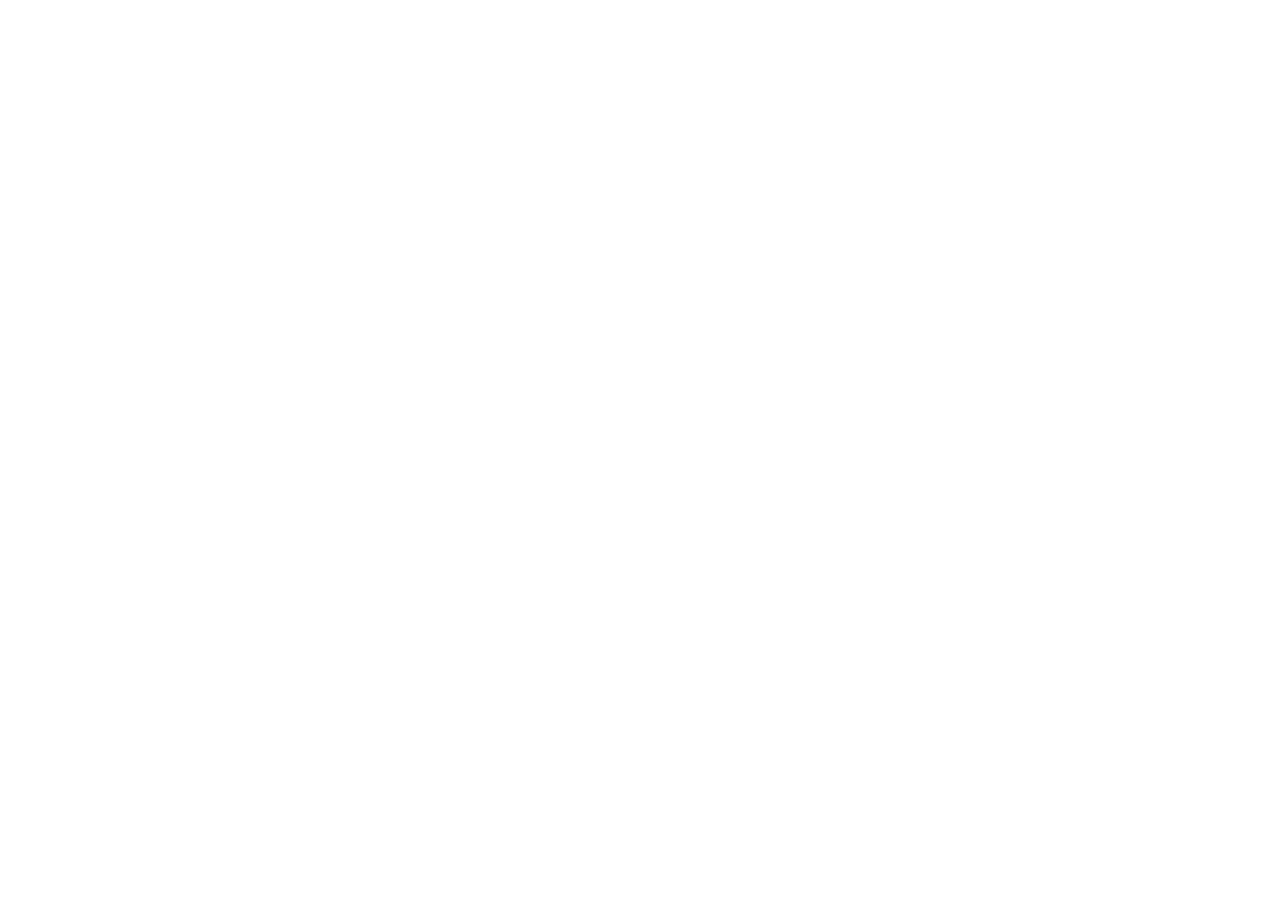
==== index.html @ 088f0190 "Auto-generated commit" ====
<!doctype html>
<html lang="en" data-beasties-container>
<head>
  <meta charset="utf-8">
  <title>LostarkRoster</title>
  <base href="C:/Program Files/Git/lost_ark_static/">
  <meta name="viewport" content="width=device-width, initial-scale=1">
  <link rel="icon" type="image/x-icon" href="favicon.ico">
<link rel="stylesheet" href="styles-5INURTSO.css"></head>
<body>
  <app-root></app-root>
<script src="polyfills-FFHMD2TL.js" type="module"></script><script src="main-HOCZA2PW.js" type="module"></script></body>
</html>
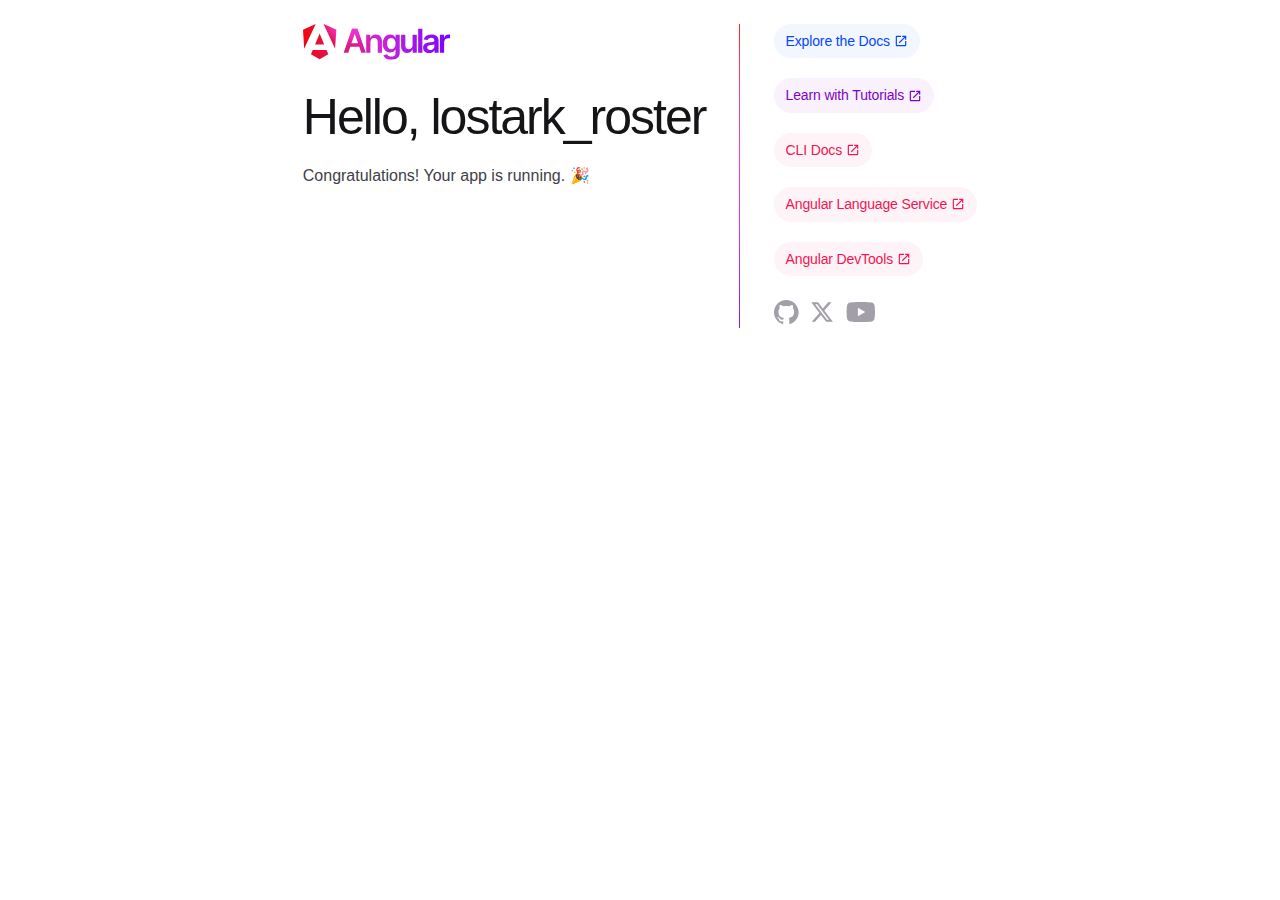
==== commit 91361e7f: "Auto-generated commit" ====
--- a/index.html
+++ b/index.html
@@ -3,7 +3,7 @@
 <head>
   <meta charset="utf-8">
   <title>LostarkRoster</title>
-  <base href="C:/Program Files/Git/lost_ark_static/">
+  <base href="&amp;#x2f;lost_ark_static/">
   <meta name="viewport" content="width=device-width, initial-scale=1">
   <link rel="icon" type="image/x-icon" href="favicon.ico">
 <link rel="stylesheet" href="styles-5INURTSO.css"></head>
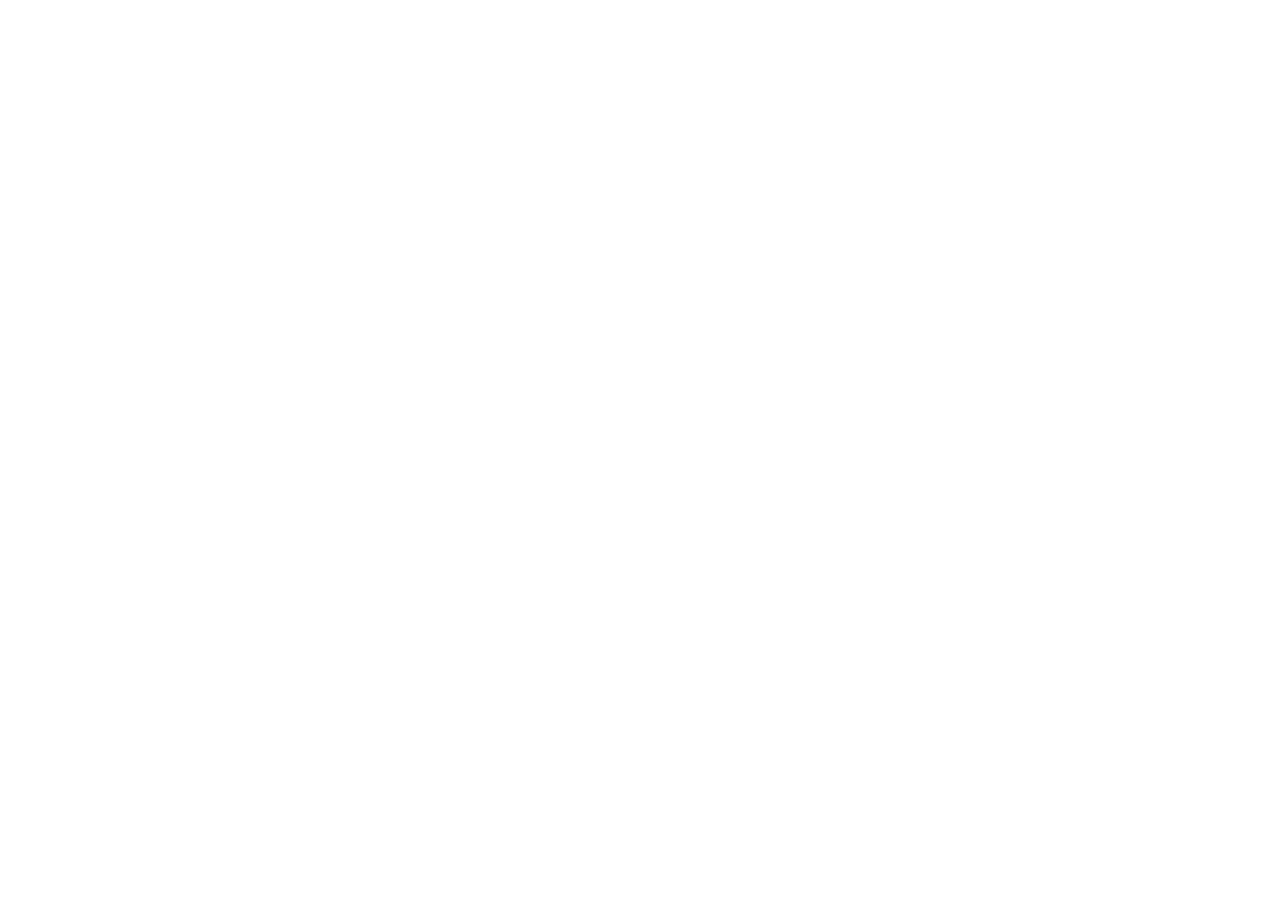
==== commit ed87605b: "Auto-generated commit" ====
--- a/index.html
+++ b/index.html
@@ -1,13 +1,15 @@
 <!doctype html>
 <html lang="en" data-beasties-container>
-<head>
+<head><link rel="preconnect" href="https://fonts.gstatic.com" crossorigin>
   <meta charset="utf-8">
-  <title>LostarkRoster</title>
-  <base href="&amp;#x2f;lost_ark_static/">
+  <title>Weekly Reclear</title>
+  <base href="/lost_ark_static/">
   <meta name="viewport" content="width=device-width, initial-scale=1">
   <link rel="icon" type="image/x-icon" href="favicon.ico">
-<link rel="stylesheet" href="styles-5INURTSO.css"></head>
-<body>
+  <style>@font-face{font-family:'Roboto';font-style:normal;font-weight:300;font-stretch:100%;font-display:swap;src:url(https://fonts.gstatic.com/s/roboto/v47/KFO7CnqEu92Fr1ME7kSn66aGLdTylUAMa3GUBGEe.woff2) format('woff2');unicode-range:U+0460-052F, U+1C80-1C8A, U+20B4, U+2DE0-2DFF, U+A640-A69F, U+FE2E-FE2F;}@font-face{font-family:'Roboto';font-style:normal;font-weight:300;font-stretch:100%;font-display:swap;src:url(https://fonts.gstatic.com/s/roboto/v47/KFO7CnqEu92Fr1ME7kSn66aGLdTylUAMa3iUBGEe.woff2) format('woff2');unicode-range:U+0301, U+0400-045F, U+0490-0491, U+04B0-04B1, U+2116;}@font-face{font-family:'Roboto';font-style:normal;font-weight:300;font-stretch:100%;font-display:swap;src:url(https://fonts.gstatic.com/s/roboto/v47/KFO7CnqEu92Fr1ME7kSn66aGLdTylUAMa3CUBGEe.woff2) format('woff2');unicode-range:U+1F00-1FFF;}@font-face{font-family:'Roboto';font-style:normal;font-weight:300;font-stretch:100%;font-display:swap;src:url(https://fonts.gstatic.com/s/roboto/v47/KFO7CnqEu92Fr1ME7kSn66aGLdTylUAMa3-UBGEe.woff2) format('woff2');unicode-range:U+0370-0377, U+037A-037F, U+0384-038A, U+038C, U+038E-03A1, U+03A3-03FF;}@font-face{font-family:'Roboto';font-style:normal;font-weight:300;font-stretch:100%;font-display:swap;src:url(https://fonts.gstatic.com/s/roboto/v47/KFO7CnqEu92Fr1ME7kSn66aGLdTylUAMawCUBGEe.woff2) format('woff2');unicode-range:U+0302-0303, U+0305, U+0307-0308, U+0310, U+0312, U+0315, U+031A, U+0326-0327, U+032C, U+032F-0330, U+0332-0333, U+0338, U+033A, U+0346, U+034D, U+0391-03A1, U+03A3-03A9, U+03B1-03C9, U+03D1, U+03D5-03D6, U+03F0-03F1, U+03F4-03F5, U+2016-2017, U+2034-2038, U+203C, U+2040, U+2043, U+2047, U+2050, U+2057, U+205F, U+2070-2071, U+2074-208E, U+2090-209C, U+20D0-20DC, U+20E1, U+20E5-20EF, U+2100-2112, U+2114-2115, U+2117-2121, U+2123-214F, U+2190, U+2192, U+2194-21AE, U+21B0-21E5, U+21F1-21F2, U+21F4-2211, U+2213-2214, U+2216-22FF, U+2308-230B, U+2310, U+2319, U+231C-2321, U+2336-237A, U+237C, U+2395, U+239B-23B7, U+23D0, U+23DC-23E1, U+2474-2475, U+25AF, U+25B3, U+25B7, U+25BD, U+25C1, U+25CA, U+25CC, U+25FB, U+266D-266F, U+27C0-27FF, U+2900-2AFF, U+2B0E-2B11, U+2B30-2B4C, U+2BFE, U+3030, U+FF5B, U+FF5D, U+1D400-1D7FF, U+1EE00-1EEFF;}@font-face{font-family:'Roboto';font-style:normal;font-weight:300;font-stretch:100%;font-display:swap;src:url(https://fonts.gstatic.com/s/roboto/v47/KFO7CnqEu92Fr1ME7kSn66aGLdTylUAMaxKUBGEe.woff2) format('woff2');unicode-range:U+0001-000C, U+000E-001F, U+007F-009F, U+20DD-20E0, U+20E2-20E4, U+2150-218F, U+2190, U+2192, U+2194-2199, U+21AF, U+21E6-21F0, U+21F3, U+2218-2219, U+2299, U+22C4-22C6, U+2300-243F, U+2440-244A, U+2460-24FF, U+25A0-27BF, U+2800-28FF, U+2921-2922, U+2981, U+29BF, U+29EB, U+2B00-2BFF, U+4DC0-4DFF, U+FFF9-FFFB, U+10140-1018E, U+10190-1019C, U+101A0, U+101D0-101FD, U+102E0-102FB, U+10E60-10E7E, U+1D2C0-1D2D3, U+1D2E0-1D37F, U+1F000-1F0FF, U+1F100-1F1AD, U+1F1E6-1F1FF, U+1F30D-1F30F, U+1F315, U+1F31C, U+1F31E, U+1F320-1F32C, U+1F336, U+1F378, U+1F37D, U+1F382, U+1F393-1F39F, U+1F3A7-1F3A8, U+1F3AC-1F3AF, U+1F3C2, U+1F3C4-1F3C6, U+1F3CA-1F3CE, U+1F3D4-1F3E0, U+1F3ED, U+1F3F1-1F3F3, U+1F3F5-1F3F7, U+1F408, U+1F415, U+1F41F, U+1F426, U+1F43F, U+1F441-1F442, U+1F444, U+1F446-1F449, U+1F44C-1F44E, U+1F453, U+1F46A, U+1F47D, U+1F4A3, U+1F4B0, U+1F4B3, U+1F4B9, U+1F4BB, U+1F4BF, U+1F4C8-1F4CB, U+1F4D6, U+1F4DA, U+1F4DF, U+1F4E3-1F4E6, U+1F4EA-1F4ED, U+1F4F7, U+1F4F9-1F4FB, U+1F4FD-1F4FE, U+1F503, U+1F507-1F50B, U+1F50D, U+1F512-1F513, U+1F53E-1F54A, U+1F54F-1F5FA, U+1F610, U+1F650-1F67F, U+1F687, U+1F68D, U+1F691, U+1F694, U+1F698, U+1F6AD, U+1F6B2, U+1F6B9-1F6BA, U+1F6BC, U+1F6C6-1F6CF, U+1F6D3-1F6D7, U+1F6E0-1F6EA, U+1F6F0-1F6F3, U+1F6F7-1F6FC, U+1F700-1F7FF, U+1F800-1F80B, U+1F810-1F847, U+1F850-1F859, U+1F860-1F887, U+1F890-1F8AD, U+1F8B0-1F8BB, U+1F8C0-1F8C1, U+1F900-1F90B, U+1F93B, U+1F946, U+1F984, U+1F996, U+1F9E9, U+1FA00-1FA6F, U+1FA70-1FA7C, U+1FA80-1FA89, U+1FA8F-1FAC6, U+1FACE-1FADC, U+1FADF-1FAE9, U+1FAF0-1FAF8, U+1FB00-1FBFF;}@font-face{font-family:'Roboto';font-style:normal;font-weight:300;font-stretch:100%;font-display:swap;src:url(https://fonts.gstatic.com/s/roboto/v47/KFO7CnqEu92Fr1ME7kSn66aGLdTylUAMa3OUBGEe.woff2) format('woff2');unicode-range:U+0102-0103, U+0110-0111, U+0128-0129, U+0168-0169, U+01A0-01A1, U+01AF-01B0, U+0300-0301, U+0303-0304, U+0308-0309, U+0323, U+0329, U+1EA0-1EF9, U+20AB;}@font-face{font-family:'Roboto';font-style:normal;font-weight:300;font-stretch:100%;font-display:swap;src:url(https://fonts.gstatic.com/s/roboto/v47/KFO7CnqEu92Fr1ME7kSn66aGLdTylUAMa3KUBGEe.woff2) format('woff2');unicode-range:U+0100-02BA, U+02BD-02C5, U+02C7-02CC, U+02CE-02D7, U+02DD-02FF, U+0304, U+0308, U+0329, U+1D00-1DBF, U+1E00-1E9F, U+1EF2-1EFF, U+2020, U+20A0-20AB, U+20AD-20C0, U+2113, U+2C60-2C7F, U+A720-A7FF;}@font-face{font-family:'Roboto';font-style:normal;font-weight:300;font-stretch:100%;font-display:swap;src:url(https://fonts.gstatic.com/s/roboto/v47/KFO7CnqEu92Fr1ME7kSn66aGLdTylUAMa3yUBA.woff2) format('woff2');unicode-range:U+0000-00FF, U+0131, U+0152-0153, U+02BB-02BC, U+02C6, U+02DA, U+02DC, U+0304, U+0308, U+0329, U+2000-206F, U+20AC, U+2122, U+2191, U+2193, U+2212, U+2215, U+FEFF, U+FFFD;}@font-face{font-family:'Roboto';font-style:normal;font-weight:400;font-stretch:100%;font-display:swap;src:url(https://fonts.gstatic.com/s/roboto/v47/KFO7CnqEu92Fr1ME7kSn66aGLdTylUAMa3GUBGEe.woff2) format('woff2');unicode-range:U+0460-052F, U+1C80-1C8A, U+20B4, U+2DE0-2DFF, U+A640-A69F, U+FE2E-FE2F;}@font-face{font-family:'Roboto';font-style:normal;font-weight:400;font-stretch:100%;font-display:swap;src:url(https://fonts.gstatic.com/s/roboto/v47/KFO7CnqEu92Fr1ME7kSn66aGLdTylUAMa3iUBGEe.woff2) format('woff2');unicode-range:U+0301, U+0400-045F, U+0490-0491, U+04B0-04B1, U+2116;}@font-face{font-family:'Roboto';font-style:normal;font-weight:400;font-stretch:100%;font-display:swap;src:url(https://fonts.gstatic.com/s/roboto/v47/KFO7CnqEu92Fr1ME7kSn66aGLdTylUAMa3CUBGEe.woff2) format('woff2');unicode-range:U+1F00-1FFF;}@font-face{font-family:'Roboto';font-style:normal;font-weight:400;font-stretch:100%;font-display:swap;src:url(https://fonts.gstatic.com/s/roboto/v47/KFO7CnqEu92Fr1ME7kSn66aGLdTylUAMa3-UBGEe.woff2) format('woff2');unicode-range:U+0370-0377, U+037A-037F, U+0384-038A, U+038C, U+038E-03A1, U+03A3-03FF;}@font-face{font-family:'Roboto';font-style:normal;font-weight:400;font-stretch:100%;font-display:swap;src:url(https://fonts.gstatic.com/s/roboto/v47/KFO7CnqEu92Fr1ME7kSn66aGLdTylUAMawCUBGEe.woff2) format('woff2');unicode-range:U+0302-0303, U+0305, U+0307-0308, U+0310, U+0312, U+0315, U+031A, U+0326-0327, U+032C, U+032F-0330, U+0332-0333, U+0338, U+033A, U+0346, U+034D, U+0391-03A1, U+03A3-03A9, U+03B1-03C9, U+03D1, U+03D5-03D6, U+03F0-03F1, U+03F4-03F5, U+2016-2017, U+2034-2038, U+203C, U+2040, U+2043, U+2047, U+2050, U+2057, U+205F, U+2070-2071, U+2074-208E, U+2090-209C, U+20D0-20DC, U+20E1, U+20E5-20EF, U+2100-2112, U+2114-2115, U+2117-2121, U+2123-214F, U+2190, U+2192, U+2194-21AE, U+21B0-21E5, U+21F1-21F2, U+21F4-2211, U+2213-2214, U+2216-22FF, U+2308-230B, U+2310, U+2319, U+231C-2321, U+2336-237A, U+237C, U+2395, U+239B-23B7, U+23D0, U+23DC-23E1, U+2474-2475, U+25AF, U+25B3, U+25B7, U+25BD, U+25C1, U+25CA, U+25CC, U+25FB, U+266D-266F, U+27C0-27FF, U+2900-2AFF, U+2B0E-2B11, U+2B30-2B4C, U+2BFE, U+3030, U+FF5B, U+FF5D, U+1D400-1D7FF, U+1EE00-1EEFF;}@font-face{font-family:'Roboto';font-style:normal;font-weight:400;font-stretch:100%;font-display:swap;src:url(https://fonts.gstatic.com/s/roboto/v47/KFO7CnqEu92Fr1ME7kSn66aGLdTylUAMaxKUBGEe.woff2) format('woff2');unicode-range:U+0001-000C, U+000E-001F, U+007F-009F, U+20DD-20E0, U+20E2-20E4, U+2150-218F, U+2190, U+2192, U+2194-2199, U+21AF, U+21E6-21F0, U+21F3, U+2218-2219, U+2299, U+22C4-22C6, U+2300-243F, U+2440-244A, U+2460-24FF, U+25A0-27BF, U+2800-28FF, U+2921-2922, U+2981, U+29BF, U+29EB, U+2B00-2BFF, U+4DC0-4DFF, U+FFF9-FFFB, U+10140-1018E, U+10190-1019C, U+101A0, U+101D0-101FD, U+102E0-102FB, U+10E60-10E7E, U+1D2C0-1D2D3, U+1D2E0-1D37F, U+1F000-1F0FF, U+1F100-1F1AD, U+1F1E6-1F1FF, U+1F30D-1F30F, U+1F315, U+1F31C, U+1F31E, U+1F320-1F32C, U+1F336, U+1F378, U+1F37D, U+1F382, U+1F393-1F39F, U+1F3A7-1F3A8, U+1F3AC-1F3AF, U+1F3C2, U+1F3C4-1F3C6, U+1F3CA-1F3CE, U+1F3D4-1F3E0, U+1F3ED, U+1F3F1-1F3F3, U+1F3F5-1F3F7, U+1F408, U+1F415, U+1F41F, U+1F426, U+1F43F, U+1F441-1F442, U+1F444, U+1F446-1F449, U+1F44C-1F44E, U+1F453, U+1F46A, U+1F47D, U+1F4A3, U+1F4B0, U+1F4B3, U+1F4B9, U+1F4BB, U+1F4BF, U+1F4C8-1F4CB, U+1F4D6, U+1F4DA, U+1F4DF, U+1F4E3-1F4E6, U+1F4EA-1F4ED, U+1F4F7, U+1F4F9-1F4FB, U+1F4FD-1F4FE, U+1F503, U+1F507-1F50B, U+1F50D, U+1F512-1F513, U+1F53E-1F54A, U+1F54F-1F5FA, U+1F610, U+1F650-1F67F, U+1F687, U+1F68D, U+1F691, U+1F694, U+1F698, U+1F6AD, U+1F6B2, U+1F6B9-1F6BA, U+1F6BC, U+1F6C6-1F6CF, U+1F6D3-1F6D7, U+1F6E0-1F6EA, U+1F6F0-1F6F3, U+1F6F7-1F6FC, U+1F700-1F7FF, U+1F800-1F80B, U+1F810-1F847, U+1F850-1F859, U+1F860-1F887, U+1F890-1F8AD, U+1F8B0-1F8BB, U+1F8C0-1F8C1, U+1F900-1F90B, U+1F93B, U+1F946, U+1F984, U+1F996, U+1F9E9, U+1FA00-1FA6F, U+1FA70-1FA7C, U+1FA80-1FA89, U+1FA8F-1FAC6, U+1FACE-1FADC, U+1FADF-1FAE9, U+1FAF0-1FAF8, U+1FB00-1FBFF;}@font-face{font-family:'Roboto';font-style:normal;font-weight:400;font-stretch:100%;font-display:swap;src:url(https://fonts.gstatic.com/s/roboto/v47/KFO7CnqEu92Fr1ME7kSn66aGLdTylUAMa3OUBGEe.woff2) format('woff2');unicode-range:U+0102-0103, U+0110-0111, U+0128-0129, U+0168-0169, U+01A0-01A1, U+01AF-01B0, U+0300-0301, U+0303-0304, U+0308-0309, U+0323, U+0329, U+1EA0-1EF9, U+20AB;}@font-face{font-family:'Roboto';font-style:normal;font-weight:400;font-stretch:100%;font-display:swap;src:url(https://fonts.gstatic.com/s/roboto/v47/KFO7CnqEu92Fr1ME7kSn66aGLdTylUAMa3KUBGEe.woff2) format('woff2');unicode-range:U+0100-02BA, U+02BD-02C5, U+02C7-02CC, U+02CE-02D7, U+02DD-02FF, U+0304, U+0308, U+0329, U+1D00-1DBF, U+1E00-1E9F, U+1EF2-1EFF, U+2020, U+20A0-20AB, U+20AD-20C0, U+2113, U+2C60-2C7F, U+A720-A7FF;}@font-face{font-family:'Roboto';font-style:normal;font-weight:400;font-stretch:100%;font-display:swap;src:url(https://fonts.gstatic.com/s/roboto/v47/KFO7CnqEu92Fr1ME7kSn66aGLdTylUAMa3yUBA.woff2) format('woff2');unicode-range:U+0000-00FF, U+0131, U+0152-0153, U+02BB-02BC, U+02C6, U+02DA, U+02DC, U+0304, U+0308, U+0329, U+2000-206F, U+20AC, U+2122, U+2191, U+2193, U+2212, U+2215, U+FEFF, U+FFFD;}@font-face{font-family:'Roboto';font-style:normal;font-weight:500;font-stretch:100%;font-display:swap;src:url(https://fonts.gstatic.com/s/roboto/v47/KFO7CnqEu92Fr1ME7kSn66aGLdTylUAMa3GUBGEe.woff2) format('woff2');unicode-range:U+0460-052F, U+1C80-1C8A, U+20B4, U+2DE0-2DFF, U+A640-A69F, U+FE2E-FE2F;}@font-face{font-family:'Roboto';font-style:normal;font-weight:500;font-stretch:100%;font-display:swap;src:url(https://fonts.gstatic.com/s/roboto/v47/KFO7CnqEu92Fr1ME7kSn66aGLdTylUAMa3iUBGEe.woff2) format('woff2');unicode-range:U+0301, U+0400-045F, U+0490-0491, U+04B0-04B1, U+2116;}@font-face{font-family:'Roboto';font-style:normal;font-weight:500;font-stretch:100%;font-display:swap;src:url(https://fonts.gstatic.com/s/roboto/v47/KFO7CnqEu92Fr1ME7kSn66aGLdTylUAMa3CUBGEe.woff2) format('woff2');unicode-range:U+1F00-1FFF;}@font-face{font-family:'Roboto';font-style:normal;font-weight:500;font-stretch:100%;font-display:swap;src:url(https://fonts.gstatic.com/s/roboto/v47/KFO7CnqEu92Fr1ME7kSn66aGLdTylUAMa3-UBGEe.woff2) format('woff2');unicode-range:U+0370-0377, U+037A-037F, U+0384-038A, U+038C, U+038E-03A1, U+03A3-03FF;}@font-face{font-family:'Roboto';font-style:normal;font-weight:500;font-stretch:100%;font-display:swap;src:url(https://fonts.gstatic.com/s/roboto/v47/KFO7CnqEu92Fr1ME7kSn66aGLdTylUAMawCUBGEe.woff2) format('woff2');unicode-range:U+0302-0303, U+0305, U+0307-0308, U+0310, U+0312, U+0315, U+031A, U+0326-0327, U+032C, U+032F-0330, U+0332-0333, U+0338, U+033A, U+0346, U+034D, U+0391-03A1, U+03A3-03A9, U+03B1-03C9, U+03D1, U+03D5-03D6, U+03F0-03F1, U+03F4-03F5, U+2016-2017, U+2034-2038, U+203C, U+2040, U+2043, U+2047, U+2050, U+2057, U+205F, U+2070-2071, U+2074-208E, U+2090-209C, U+20D0-20DC, U+20E1, U+20E5-20EF, U+2100-2112, U+2114-2115, U+2117-2121, U+2123-214F, U+2190, U+2192, U+2194-21AE, U+21B0-21E5, U+21F1-21F2, U+21F4-2211, U+2213-2214, U+2216-22FF, U+2308-230B, U+2310, U+2319, U+231C-2321, U+2336-237A, U+237C, U+2395, U+239B-23B7, U+23D0, U+23DC-23E1, U+2474-2475, U+25AF, U+25B3, U+25B7, U+25BD, U+25C1, U+25CA, U+25CC, U+25FB, U+266D-266F, U+27C0-27FF, U+2900-2AFF, U+2B0E-2B11, U+2B30-2B4C, U+2BFE, U+3030, U+FF5B, U+FF5D, U+1D400-1D7FF, U+1EE00-1EEFF;}@font-face{font-family:'Roboto';font-style:normal;font-weight:500;font-stretch:100%;font-display:swap;src:url(https://fonts.gstatic.com/s/roboto/v47/KFO7CnqEu92Fr1ME7kSn66aGLdTylUAMaxKUBGEe.woff2) format('woff2');unicode-range:U+0001-000C, U+000E-001F, U+007F-009F, U+20DD-20E0, U+20E2-20E4, U+2150-218F, U+2190, U+2192, U+2194-2199, U+21AF, U+21E6-21F0, U+21F3, U+2218-2219, U+2299, U+22C4-22C6, U+2300-243F, U+2440-244A, U+2460-24FF, U+25A0-27BF, U+2800-28FF, U+2921-2922, U+2981, U+29BF, U+29EB, U+2B00-2BFF, U+4DC0-4DFF, U+FFF9-FFFB, U+10140-1018E, U+10190-1019C, U+101A0, U+101D0-101FD, U+102E0-102FB, U+10E60-10E7E, U+1D2C0-1D2D3, U+1D2E0-1D37F, U+1F000-1F0FF, U+1F100-1F1AD, U+1F1E6-1F1FF, U+1F30D-1F30F, U+1F315, U+1F31C, U+1F31E, U+1F320-1F32C, U+1F336, U+1F378, U+1F37D, U+1F382, U+1F393-1F39F, U+1F3A7-1F3A8, U+1F3AC-1F3AF, U+1F3C2, U+1F3C4-1F3C6, U+1F3CA-1F3CE, U+1F3D4-1F3E0, U+1F3ED, U+1F3F1-1F3F3, U+1F3F5-1F3F7, U+1F408, U+1F415, U+1F41F, U+1F426, U+1F43F, U+1F441-1F442, U+1F444, U+1F446-1F449, U+1F44C-1F44E, U+1F453, U+1F46A, U+1F47D, U+1F4A3, U+1F4B0, U+1F4B3, U+1F4B9, U+1F4BB, U+1F4BF, U+1F4C8-1F4CB, U+1F4D6, U+1F4DA, U+1F4DF, U+1F4E3-1F4E6, U+1F4EA-1F4ED, U+1F4F7, U+1F4F9-1F4FB, U+1F4FD-1F4FE, U+1F503, U+1F507-1F50B, U+1F50D, U+1F512-1F513, U+1F53E-1F54A, U+1F54F-1F5FA, U+1F610, U+1F650-1F67F, U+1F687, U+1F68D, U+1F691, U+1F694, U+1F698, U+1F6AD, U+1F6B2, U+1F6B9-1F6BA, U+1F6BC, U+1F6C6-1F6CF, U+1F6D3-1F6D7, U+1F6E0-1F6EA, U+1F6F0-1F6F3, U+1F6F7-1F6FC, U+1F700-1F7FF, U+1F800-1F80B, U+1F810-1F847, U+1F850-1F859, U+1F860-1F887, U+1F890-1F8AD, U+1F8B0-1F8BB, U+1F8C0-1F8C1, U+1F900-1F90B, U+1F93B, U+1F946, U+1F984, U+1F996, U+1F9E9, U+1FA00-1FA6F, U+1FA70-1FA7C, U+1FA80-1FA89, U+1FA8F-1FAC6, U+1FACE-1FADC, U+1FADF-1FAE9, U+1FAF0-1FAF8, U+1FB00-1FBFF;}@font-face{font-family:'Roboto';font-style:normal;font-weight:500;font-stretch:100%;font-display:swap;src:url(https://fonts.gstatic.com/s/roboto/v47/KFO7CnqEu92Fr1ME7kSn66aGLdTylUAMa3OUBGEe.woff2) format('woff2');unicode-range:U+0102-0103, U+0110-0111, U+0128-0129, U+0168-0169, U+01A0-01A1, U+01AF-01B0, U+0300-0301, U+0303-0304, U+0308-0309, U+0323, U+0329, U+1EA0-1EF9, U+20AB;}@font-face{font-family:'Roboto';font-style:normal;font-weight:500;font-stretch:100%;font-display:swap;src:url(https://fonts.gstatic.com/s/roboto/v47/KFO7CnqEu92Fr1ME7kSn66aGLdTylUAMa3KUBGEe.woff2) format('woff2');unicode-range:U+0100-02BA, U+02BD-02C5, U+02C7-02CC, U+02CE-02D7, U+02DD-02FF, U+0304, U+0308, U+0329, U+1D00-1DBF, U+1E00-1E9F, U+1EF2-1EFF, U+2020, U+20A0-20AB, U+20AD-20C0, U+2113, U+2C60-2C7F, U+A720-A7FF;}@font-face{font-family:'Roboto';font-style:normal;font-weight:500;font-stretch:100%;font-display:swap;src:url(https://fonts.gstatic.com/s/roboto/v47/KFO7CnqEu92Fr1ME7kSn66aGLdTylUAMa3yUBA.woff2) format('woff2');unicode-range:U+0000-00FF, U+0131, U+0152-0153, U+02BB-02BC, U+02C6, U+02DA, U+02DC, U+0304, U+0308, U+0329, U+2000-206F, U+20AC, U+2122, U+2191, U+2193, U+2212, U+2215, U+FEFF, U+FFFD;}</style>
+  <style>@font-face{font-family:'Material Icons';font-style:normal;font-weight:400;src:url(https://fonts.gstatic.com/s/materialicons/v143/flUhRq6tzZclQEJ-Vdg-IuiaDsNc.woff2) format('woff2');}.material-icons{font-family:'Material Icons';font-weight:normal;font-style:normal;font-size:24px;line-height:1;letter-spacing:normal;text-transform:none;display:inline-block;white-space:nowrap;word-wrap:normal;direction:ltr;-webkit-font-feature-settings:'liga';-webkit-font-smoothing:antialiased;}</style>
+<style>html{--mat-sys-background:#faf9fd;--mat-sys-error:#ba1a1a;--mat-sys-error-container:#ffdad6;--mat-sys-inverse-on-surface:#f2f0f4;--mat-sys-inverse-primary:#abc7ff;--mat-sys-inverse-surface:#2f3033;--mat-sys-on-background:#1a1b1f;--mat-sys-on-error:#ffffff;--mat-sys-on-error-container:#93000a;--mat-sys-on-primary:#ffffff;--mat-sys-on-primary-container:#00458f;--mat-sys-on-primary-fixed:#001b3f;--mat-sys-on-primary-fixed-variant:#00458f;--mat-sys-on-secondary:#ffffff;--mat-sys-on-secondary-container:#3e4759;--mat-sys-on-secondary-fixed:#131c2b;--mat-sys-on-secondary-fixed-variant:#3e4759;--mat-sys-on-surface:#1a1b1f;--mat-sys-on-surface-variant:#44474e;--mat-sys-on-tertiary:#ffffff;--mat-sys-on-tertiary-container:#0000ef;--mat-sys-on-tertiary-fixed:#00006e;--mat-sys-on-tertiary-fixed-variant:#0000ef;--mat-sys-outline:#74777f;--mat-sys-outline-variant:#c4c6d0;--mat-sys-primary:#005cbb;--mat-sys-primary-container:#d7e3ff;--mat-sys-primary-fixed:#d7e3ff;--mat-sys-primary-fixed-dim:#abc7ff;--mat-sys-scrim:#000000;--mat-sys-secondary:#565e71;--mat-sys-secondary-container:#dae2f9;--mat-sys-secondary-fixed:#dae2f9;--mat-sys-secondary-fixed-dim:#bec6dc;--mat-sys-shadow:#000000;--mat-sys-surface:#faf9fd;--mat-sys-surface-bright:#faf9fd;--mat-sys-surface-container:#efedf0;--mat-sys-surface-container-high:#e9e7eb;--mat-sys-surface-container-highest:#e3e2e6;--mat-sys-surface-container-low:#f4f3f6;--mat-sys-surface-container-lowest:#ffffff;--mat-sys-surface-dim:#dbd9dd;--mat-sys-surface-tint:#005cbb;--mat-sys-surface-variant:#e0e2ec;--mat-sys-tertiary:#343dff;--mat-sys-tertiary-container:#e0e0ff;--mat-sys-tertiary-fixed:#e0e0ff;--mat-sys-tertiary-fixed-dim:#bec2ff;--mat-sys-neutral-variant20:#2d3038;--mat-sys-neutral10:#1a1b1f}html{--mat-sys-level0:0px 0px 0px 0px rgba(0, 0, 0, .2), 0px 0px 0px 0px rgba(0, 0, 0, .14), 0px 0px 0px 0px rgba(0, 0, 0, .12)}html{--mat-sys-level1:0px 2px 1px -1px rgba(0, 0, 0, .2), 0px 1px 1px 0px rgba(0, 0, 0, .14), 0px 1px 3px 0px rgba(0, 0, 0, .12)}html{--mat-sys-level2:0px 3px 3px -2px rgba(0, 0, 0, .2), 0px 3px 4px 0px rgba(0, 0, 0, .14), 0px 1px 8px 0px rgba(0, 0, 0, .12)}html{--mat-sys-level3:0px 3px 5px -1px rgba(0, 0, 0, .2), 0px 6px 10px 0px rgba(0, 0, 0, .14), 0px 1px 18px 0px rgba(0, 0, 0, .12)}html{--mat-sys-level4:0px 5px 5px -3px rgba(0, 0, 0, .2), 0px 8px 10px 1px rgba(0, 0, 0, .14), 0px 3px 14px 2px rgba(0, 0, 0, .12)}html{--mat-sys-level5:0px 7px 8px -4px rgba(0, 0, 0, .2), 0px 12px 17px 2px rgba(0, 0, 0, .14), 0px 5px 22px 4px rgba(0, 0, 0, .12)}html{--mat-sys-body-large:400 1rem / 1.5rem Roboto;--mat-sys-body-large-font:Roboto;--mat-sys-body-large-line-height:1.5rem;--mat-sys-body-large-size:1rem;--mat-sys-body-large-tracking:.031rem;--mat-sys-body-large-weight:400;--mat-sys-body-medium:400 .875rem / 1.25rem Roboto;--mat-sys-body-medium-font:Roboto;--mat-sys-body-medium-line-height:1.25rem;--mat-sys-body-medium-size:.875rem;--mat-sys-body-medium-tracking:.016rem;--mat-sys-body-medium-weight:400;--mat-sys-body-small:400 .75rem / 1rem Roboto;--mat-sys-body-small-font:Roboto;--mat-sys-body-small-line-height:1rem;--mat-sys-body-small-size:.75rem;--mat-sys-body-small-tracking:.025rem;--mat-sys-body-small-weight:400;--mat-sys-display-large:400 3.562rem / 4rem Roboto;--mat-sys-display-large-font:Roboto;--mat-sys-display-large-line-height:4rem;--mat-sys-display-large-size:3.562rem;--mat-sys-display-large-tracking:-.016rem;--mat-sys-display-large-weight:400;--mat-sys-display-medium:400 2.812rem / 3.25rem Roboto;--mat-sys-display-medium-font:Roboto;--mat-sys-display-medium-line-height:3.25rem;--mat-sys-display-medium-size:2.812rem;--mat-sys-display-medium-tracking:0;--mat-sys-display-medium-weight:400;--mat-sys-display-small:400 2.25rem / 2.75rem Roboto;--mat-sys-display-small-font:Roboto;--mat-sys-display-small-line-height:2.75rem;--mat-sys-display-small-size:2.25rem;--mat-sys-display-small-tracking:0;--mat-sys-display-small-weight:400;--mat-sys-headline-large:400 2rem / 2.5rem Roboto;--mat-sys-headline-large-font:Roboto;--mat-sys-headline-large-line-height:2.5rem;--mat-sys-headline-large-size:2rem;--mat-sys-headline-large-tracking:0;--mat-sys-headline-large-weight:400;--mat-sys-headline-medium:400 1.75rem / 2.25rem Roboto;--mat-sys-headline-medium-font:Roboto;--mat-sys-headline-medium-line-height:2.25rem;--mat-sys-headline-medium-size:1.75rem;--mat-sys-headline-medium-tracking:0;--mat-sys-headline-medium-weight:400;--mat-sys-headline-small:400 1.5rem / 2rem Roboto;--mat-sys-headline-small-font:Roboto;--mat-sys-headline-small-line-height:2rem;--mat-sys-headline-small-size:1.5rem;--mat-sys-headline-small-tracking:0;--mat-sys-headline-small-weight:400;--mat-sys-label-large:500 .875rem / 1.25rem Roboto;--mat-sys-label-large-font:Roboto;--mat-sys-label-large-line-height:1.25rem;--mat-sys-label-large-size:.875rem;--mat-sys-label-large-tracking:.006rem;--mat-sys-label-large-weight:500;--mat-sys-label-large-weight-prominent:700;--mat-sys-label-medium:500 .75rem / 1rem Roboto;--mat-sys-label-medium-font:Roboto;--mat-sys-label-medium-line-height:1rem;--mat-sys-label-medium-size:.75rem;--mat-sys-label-medium-tracking:.031rem;--mat-sys-label-medium-weight:500;--mat-sys-label-medium-weight-prominent:700;--mat-sys-label-small:500 .688rem / 1rem Roboto;--mat-sys-label-small-font:Roboto;--mat-sys-label-small-line-height:1rem;--mat-sys-label-small-size:.688rem;--mat-sys-label-small-tracking:.031rem;--mat-sys-label-small-weight:500;--mat-sys-title-large:400 1.375rem / 1.75rem Roboto;--mat-sys-title-large-font:Roboto;--mat-sys-title-large-line-height:1.75rem;--mat-sys-title-large-size:1.375rem;--mat-sys-title-large-tracking:0;--mat-sys-title-large-weight:400;--mat-sys-title-medium:500 1rem / 1.5rem Roboto;--mat-sys-title-medium-font:Roboto;--mat-sys-title-medium-line-height:1.5rem;--mat-sys-title-medium-size:1rem;--mat-sys-title-medium-tracking:.009rem;--mat-sys-title-medium-weight:500;--mat-sys-title-small:500 .875rem / 1.25rem Roboto;--mat-sys-title-small-font:Roboto;--mat-sys-title-small-line-height:1.25rem;--mat-sys-title-small-size:.875rem;--mat-sys-title-small-tracking:.006rem;--mat-sys-title-small-weight:500}html{--mat-sys-corner-extra-large:28px;--mat-sys-corner-extra-large-top:28px 28px 0 0;--mat-sys-corner-extra-small:4px;--mat-sys-corner-extra-small-top:4px 4px 0 0;--mat-sys-corner-full:9999px;--mat-sys-corner-large:16px;--mat-sys-corner-large-end:0 16px 16px 0;--mat-sys-corner-large-start:16px 0 0 16px;--mat-sys-corner-large-top:16px 16px 0 0;--mat-sys-corner-medium:12px;--mat-sys-corner-none:0;--mat-sys-corner-small:8px}html{--mat-sys-dragged-state-layer-opacity:.16;--mat-sys-focus-state-layer-opacity:.12;--mat-sys-hover-state-layer-opacity:.08;--mat-sys-pressed-state-layer-opacity:.12}html,body{height:100%}body{margin:0;font-family:Roboto,Helvetica Neue,sans-serif}</style><link rel="stylesheet" href="styles-36AW6TKX.css" media="print" onload="this.media='all'"><noscript><link rel="stylesheet" href="styles-36AW6TKX.css"></noscript></head>
+<body class="mat-typography">
   <app-root></app-root>
-<script src="polyfills-FFHMD2TL.js" type="module"></script><script src="main-HOCZA2PW.js" type="module"></script></body>
+<script src="polyfills-FFHMD2TL.js" type="module"></script><script src="main-A5GNGJBU.js" type="module"></script></body>
 </html>
--- a/styles-36AW6TKX.css
+++ b/styles-36AW6TKX.css
@@ -0,0 +1 @@
+html{--mat-sys-background: #faf9fd;--mat-sys-error: #ba1a1a;--mat-sys-error-container: #ffdad6;--mat-sys-inverse-on-surface: #f2f0f4;--mat-sys-inverse-primary: #abc7ff;--mat-sys-inverse-surface: #2f3033;--mat-sys-on-background: #1a1b1f;--mat-sys-on-error: #ffffff;--mat-sys-on-error-container: #93000a;--mat-sys-on-primary: #ffffff;--mat-sys-on-primary-container: #00458f;--mat-sys-on-primary-fixed: #001b3f;--mat-sys-on-primary-fixed-variant: #00458f;--mat-sys-on-secondary: #ffffff;--mat-sys-on-secondary-container: #3e4759;--mat-sys-on-secondary-fixed: #131c2b;--mat-sys-on-secondary-fixed-variant: #3e4759;--mat-sys-on-surface: #1a1b1f;--mat-sys-on-surface-variant: #44474e;--mat-sys-on-tertiary: #ffffff;--mat-sys-on-tertiary-container: #0000ef;--mat-sys-on-tertiary-fixed: #00006e;--mat-sys-on-tertiary-fixed-variant: #0000ef;--mat-sys-outline: #74777f;--mat-sys-outline-variant: #c4c6d0;--mat-sys-primary: #005cbb;--mat-sys-primary-container: #d7e3ff;--mat-sys-primary-fixed: #d7e3ff;--mat-sys-primary-fixed-dim: #abc7ff;--mat-sys-scrim: #000000;--mat-sys-secondary: #565e71;--mat-sys-secondary-container: #dae2f9;--mat-sys-secondary-fixed: #dae2f9;--mat-sys-secondary-fixed-dim: #bec6dc;--mat-sys-shadow: #000000;--mat-sys-surface: #faf9fd;--mat-sys-surface-bright: #faf9fd;--mat-sys-surface-container: #efedf0;--mat-sys-surface-container-high: #e9e7eb;--mat-sys-surface-container-highest: #e3e2e6;--mat-sys-surface-container-low: #f4f3f6;--mat-sys-surface-container-lowest: #ffffff;--mat-sys-surface-dim: #dbd9dd;--mat-sys-surface-tint: #005cbb;--mat-sys-surface-variant: #e0e2ec;--mat-sys-tertiary: #343dff;--mat-sys-tertiary-container: #e0e0ff;--mat-sys-tertiary-fixed: #e0e0ff;--mat-sys-tertiary-fixed-dim: #bec2ff;--mat-sys-neutral-variant20: #2d3038;--mat-sys-neutral10: #1a1b1f}html{--mat-sys-level0: 0px 0px 0px 0px rgba(0, 0, 0, .2), 0px 0px 0px 0px rgba(0, 0, 0, .14), 0px 0px 0px 0px rgba(0, 0, 0, .12)}html{--mat-sys-level1: 0px 2px 1px -1px rgba(0, 0, 0, .2), 0px 1px 1px 0px rgba(0, 0, 0, .14), 0px 1px 3px 0px rgba(0, 0, 0, .12)}html{--mat-sys-level2: 0px 3px 3px -2px rgba(0, 0, 0, .2), 0px 3px 4px 0px rgba(0, 0, 0, .14), 0px 1px 8px 0px rgba(0, 0, 0, .12)}html{--mat-sys-level3: 0px 3px 5px -1px rgba(0, 0, 0, .2), 0px 6px 10px 0px rgba(0, 0, 0, .14), 0px 1px 18px 0px rgba(0, 0, 0, .12)}html{--mat-sys-level4: 0px 5px 5px -3px rgba(0, 0, 0, .2), 0px 8px 10px 1px rgba(0, 0, 0, .14), 0px 3px 14px 2px rgba(0, 0, 0, .12)}html{--mat-sys-level5: 0px 7px 8px -4px rgba(0, 0, 0, .2), 0px 12px 17px 2px rgba(0, 0, 0, .14), 0px 5px 22px 4px rgba(0, 0, 0, .12)}html{--mat-sys-body-large: 400 1rem / 1.5rem Roboto;--mat-sys-body-large-font: Roboto;--mat-sys-body-large-line-height: 1.5rem;--mat-sys-body-large-size: 1rem;--mat-sys-body-large-tracking: .031rem;--mat-sys-body-large-weight: 400;--mat-sys-body-medium: 400 .875rem / 1.25rem Roboto;--mat-sys-body-medium-font: Roboto;--mat-sys-body-medium-line-height: 1.25rem;--mat-sys-body-medium-size: .875rem;--mat-sys-body-medium-tracking: .016rem;--mat-sys-body-medium-weight: 400;--mat-sys-body-small: 400 .75rem / 1rem Roboto;--mat-sys-body-small-font: Roboto;--mat-sys-body-small-line-height: 1rem;--mat-sys-body-small-size: .75rem;--mat-sys-body-small-tracking: .025rem;--mat-sys-body-small-weight: 400;--mat-sys-display-large: 400 3.562rem / 4rem Roboto;--mat-sys-display-large-font: Roboto;--mat-sys-display-large-line-height: 4rem;--mat-sys-display-large-size: 3.562rem;--mat-sys-display-large-tracking: -.016rem;--mat-sys-display-large-weight: 400;--mat-sys-display-medium: 400 2.812rem / 3.25rem Roboto;--mat-sys-display-medium-font: Roboto;--mat-sys-display-medium-line-height: 3.25rem;--mat-sys-display-medium-size: 2.812rem;--mat-sys-display-medium-tracking: 0;--mat-sys-display-medium-weight: 400;--mat-sys-display-small: 400 2.25rem / 2.75rem Roboto;--mat-sys-display-small-font: Roboto;--mat-sys-display-small-line-height: 2.75rem;--mat-sys-display-small-size: 2.25rem;--mat-sys-display-small-tracking: 0;--mat-sys-display-small-weight: 400;--mat-sys-headline-large: 400 2rem / 2.5rem Roboto;--mat-sys-headline-large-font: Roboto;--mat-sys-headline-large-line-height: 2.5rem;--mat-sys-headline-large-size: 2rem;--mat-sys-headline-large-tracking: 0;--mat-sys-headline-large-weight: 400;--mat-sys-headline-medium: 400 1.75rem / 2.25rem Roboto;--mat-sys-headline-medium-font: Roboto;--mat-sys-headline-medium-line-height: 2.25rem;--mat-sys-headline-medium-size: 1.75rem;--mat-sys-headline-medium-tracking: 0;--mat-sys-headline-medium-weight: 400;--mat-sys-headline-small: 400 1.5rem / 2rem Roboto;--mat-sys-headline-small-font: Roboto;--mat-sys-headline-small-line-height: 2rem;--mat-sys-headline-small-size: 1.5rem;--mat-sys-headline-small-tracking: 0;--mat-sys-headline-small-weight: 400;--mat-sys-label-large: 500 .875rem / 1.25rem Roboto;--mat-sys-label-large-font: Roboto;--mat-sys-label-large-line-height: 1.25rem;--mat-sys-label-large-size: .875rem;--mat-sys-label-large-tracking: .006rem;--mat-sys-label-large-weight: 500;--mat-sys-label-large-weight-prominent: 700;--mat-sys-label-medium: 500 .75rem / 1rem Roboto;--mat-sys-label-medium-font: Roboto;--mat-sys-label-medium-line-height: 1rem;--mat-sys-label-medium-size: .75rem;--mat-sys-label-medium-tracking: .031rem;--mat-sys-label-medium-weight: 500;--mat-sys-label-medium-weight-prominent: 700;--mat-sys-label-small: 500 .688rem / 1rem Roboto;--mat-sys-label-small-font: Roboto;--mat-sys-label-small-line-height: 1rem;--mat-sys-label-small-size: .688rem;--mat-sys-label-small-tracking: .031rem;--mat-sys-label-small-weight: 500;--mat-sys-title-large: 400 1.375rem / 1.75rem Roboto;--mat-sys-title-large-font: Roboto;--mat-sys-title-large-line-height: 1.75rem;--mat-sys-title-large-size: 1.375rem;--mat-sys-title-large-tracking: 0;--mat-sys-title-large-weight: 400;--mat-sys-title-medium: 500 1rem / 1.5rem Roboto;--mat-sys-title-medium-font: Roboto;--mat-sys-title-medium-line-height: 1.5rem;--mat-sys-title-medium-size: 1rem;--mat-sys-title-medium-tracking: .009rem;--mat-sys-title-medium-weight: 500;--mat-sys-title-small: 500 .875rem / 1.25rem Roboto;--mat-sys-title-small-font: Roboto;--mat-sys-title-small-line-height: 1.25rem;--mat-sys-title-small-size: .875rem;--mat-sys-title-small-tracking: .006rem;--mat-sys-title-small-weight: 500}html{--mat-sys-corner-extra-large: 28px;--mat-sys-corner-extra-large-top: 28px 28px 0 0;--mat-sys-corner-extra-small: 4px;--mat-sys-corner-extra-small-top: 4px 4px 0 0;--mat-sys-corner-full: 9999px;--mat-sys-corner-large: 16px;--mat-sys-corner-large-end: 0 16px 16px 0;--mat-sys-corner-large-start: 16px 0 0 16px;--mat-sys-corner-large-top: 16px 16px 0 0;--mat-sys-corner-medium: 12px;--mat-sys-corner-none: 0;--mat-sys-corner-small: 8px}html{--mat-sys-dragged-state-layer-opacity: .16;--mat-sys-focus-state-layer-opacity: .12;--mat-sys-hover-state-layer-opacity: .08;--mat-sys-pressed-state-layer-opacity: .12}html,body{height:100%}body{margin:0;font-family:Roboto,Helvetica Neue,sans-serif}
--- a/styles-36AW6TKX.css
+++ b/styles-36AW6TKX.css
@@ -0,0 +1 @@
+html{--mat-sys-background: #faf9fd;--mat-sys-error: #ba1a1a;--mat-sys-error-container: #ffdad6;--mat-sys-inverse-on-surface: #f2f0f4;--mat-sys-inverse-primary: #abc7ff;--mat-sys-inverse-surface: #2f3033;--mat-sys-on-background: #1a1b1f;--mat-sys-on-error: #ffffff;--mat-sys-on-error-container: #93000a;--mat-sys-on-primary: #ffffff;--mat-sys-on-primary-container: #00458f;--mat-sys-on-primary-fixed: #001b3f;--mat-sys-on-primary-fixed-variant: #00458f;--mat-sys-on-secondary: #ffffff;--mat-sys-on-secondary-container: #3e4759;--mat-sys-on-secondary-fixed: #131c2b;--mat-sys-on-secondary-fixed-variant: #3e4759;--mat-sys-on-surface: #1a1b1f;--mat-sys-on-surface-variant: #44474e;--mat-sys-on-tertiary: #ffffff;--mat-sys-on-tertiary-container: #0000ef;--mat-sys-on-tertiary-fixed: #00006e;--mat-sys-on-tertiary-fixed-variant: #0000ef;--mat-sys-outline: #74777f;--mat-sys-outline-variant: #c4c6d0;--mat-sys-primary: #005cbb;--mat-sys-primary-container: #d7e3ff;--mat-sys-primary-fixed: #d7e3ff;--mat-sys-primary-fixed-dim: #abc7ff;--mat-sys-scrim: #000000;--mat-sys-secondary: #565e71;--mat-sys-secondary-container: #dae2f9;--mat-sys-secondary-fixed: #dae2f9;--mat-sys-secondary-fixed-dim: #bec6dc;--mat-sys-shadow: #000000;--mat-sys-surface: #faf9fd;--mat-sys-surface-bright: #faf9fd;--mat-sys-surface-container: #efedf0;--mat-sys-surface-container-high: #e9e7eb;--mat-sys-surface-container-highest: #e3e2e6;--mat-sys-surface-container-low: #f4f3f6;--mat-sys-surface-container-lowest: #ffffff;--mat-sys-surface-dim: #dbd9dd;--mat-sys-surface-tint: #005cbb;--mat-sys-surface-variant: #e0e2ec;--mat-sys-tertiary: #343dff;--mat-sys-tertiary-container: #e0e0ff;--mat-sys-tertiary-fixed: #e0e0ff;--mat-sys-tertiary-fixed-dim: #bec2ff;--mat-sys-neutral-variant20: #2d3038;--mat-sys-neutral10: #1a1b1f}html{--mat-sys-level0: 0px 0px 0px 0px rgba(0, 0, 0, .2), 0px 0px 0px 0px rgba(0, 0, 0, .14), 0px 0px 0px 0px rgba(0, 0, 0, .12)}html{--mat-sys-level1: 0px 2px 1px -1px rgba(0, 0, 0, .2), 0px 1px 1px 0px rgba(0, 0, 0, .14), 0px 1px 3px 0px rgba(0, 0, 0, .12)}html{--mat-sys-level2: 0px 3px 3px -2px rgba(0, 0, 0, .2), 0px 3px 4px 0px rgba(0, 0, 0, .14), 0px 1px 8px 0px rgba(0, 0, 0, .12)}html{--mat-sys-level3: 0px 3px 5px -1px rgba(0, 0, 0, .2), 0px 6px 10px 0px rgba(0, 0, 0, .14), 0px 1px 18px 0px rgba(0, 0, 0, .12)}html{--mat-sys-level4: 0px 5px 5px -3px rgba(0, 0, 0, .2), 0px 8px 10px 1px rgba(0, 0, 0, .14), 0px 3px 14px 2px rgba(0, 0, 0, .12)}html{--mat-sys-level5: 0px 7px 8px -4px rgba(0, 0, 0, .2), 0px 12px 17px 2px rgba(0, 0, 0, .14), 0px 5px 22px 4px rgba(0, 0, 0, .12)}html{--mat-sys-body-large: 400 1rem / 1.5rem Roboto;--mat-sys-body-large-font: Roboto;--mat-sys-body-large-line-height: 1.5rem;--mat-sys-body-large-size: 1rem;--mat-sys-body-large-tracking: .031rem;--mat-sys-body-large-weight: 400;--mat-sys-body-medium: 400 .875rem / 1.25rem Roboto;--mat-sys-body-medium-font: Roboto;--mat-sys-body-medium-line-height: 1.25rem;--mat-sys-body-medium-size: .875rem;--mat-sys-body-medium-tracking: .016rem;--mat-sys-body-medium-weight: 400;--mat-sys-body-small: 400 .75rem / 1rem Roboto;--mat-sys-body-small-font: Roboto;--mat-sys-body-small-line-height: 1rem;--mat-sys-body-small-size: .75rem;--mat-sys-body-small-tracking: .025rem;--mat-sys-body-small-weight: 400;--mat-sys-display-large: 400 3.562rem / 4rem Roboto;--mat-sys-display-large-font: Roboto;--mat-sys-display-large-line-height: 4rem;--mat-sys-display-large-size: 3.562rem;--mat-sys-display-large-tracking: -.016rem;--mat-sys-display-large-weight: 400;--mat-sys-display-medium: 400 2.812rem / 3.25rem Roboto;--mat-sys-display-medium-font: Roboto;--mat-sys-display-medium-line-height: 3.25rem;--mat-sys-display-medium-size: 2.812rem;--mat-sys-display-medium-tracking: 0;--mat-sys-display-medium-weight: 400;--mat-sys-display-small: 400 2.25rem / 2.75rem Roboto;--mat-sys-display-small-font: Roboto;--mat-sys-display-small-line-height: 2.75rem;--mat-sys-display-small-size: 2.25rem;--mat-sys-display-small-tracking: 0;--mat-sys-display-small-weight: 400;--mat-sys-headline-large: 400 2rem / 2.5rem Roboto;--mat-sys-headline-large-font: Roboto;--mat-sys-headline-large-line-height: 2.5rem;--mat-sys-headline-large-size: 2rem;--mat-sys-headline-large-tracking: 0;--mat-sys-headline-large-weight: 400;--mat-sys-headline-medium: 400 1.75rem / 2.25rem Roboto;--mat-sys-headline-medium-font: Roboto;--mat-sys-headline-medium-line-height: 2.25rem;--mat-sys-headline-medium-size: 1.75rem;--mat-sys-headline-medium-tracking: 0;--mat-sys-headline-medium-weight: 400;--mat-sys-headline-small: 400 1.5rem / 2rem Roboto;--mat-sys-headline-small-font: Roboto;--mat-sys-headline-small-line-height: 2rem;--mat-sys-headline-small-size: 1.5rem;--mat-sys-headline-small-tracking: 0;--mat-sys-headline-small-weight: 400;--mat-sys-label-large: 500 .875rem / 1.25rem Roboto;--mat-sys-label-large-font: Roboto;--mat-sys-label-large-line-height: 1.25rem;--mat-sys-label-large-size: .875rem;--mat-sys-label-large-tracking: .006rem;--mat-sys-label-large-weight: 500;--mat-sys-label-large-weight-prominent: 700;--mat-sys-label-medium: 500 .75rem / 1rem Roboto;--mat-sys-label-medium-font: Roboto;--mat-sys-label-medium-line-height: 1rem;--mat-sys-label-medium-size: .75rem;--mat-sys-label-medium-tracking: .031rem;--mat-sys-label-medium-weight: 500;--mat-sys-label-medium-weight-prominent: 700;--mat-sys-label-small: 500 .688rem / 1rem Roboto;--mat-sys-label-small-font: Roboto;--mat-sys-label-small-line-height: 1rem;--mat-sys-label-small-size: .688rem;--mat-sys-label-small-tracking: .031rem;--mat-sys-label-small-weight: 500;--mat-sys-title-large: 400 1.375rem / 1.75rem Roboto;--mat-sys-title-large-font: Roboto;--mat-sys-title-large-line-height: 1.75rem;--mat-sys-title-large-size: 1.375rem;--mat-sys-title-large-tracking: 0;--mat-sys-title-large-weight: 400;--mat-sys-title-medium: 500 1rem / 1.5rem Roboto;--mat-sys-title-medium-font: Roboto;--mat-sys-title-medium-line-height: 1.5rem;--mat-sys-title-medium-size: 1rem;--mat-sys-title-medium-tracking: .009rem;--mat-sys-title-medium-weight: 500;--mat-sys-title-small: 500 .875rem / 1.25rem Roboto;--mat-sys-title-small-font: Roboto;--mat-sys-title-small-line-height: 1.25rem;--mat-sys-title-small-size: .875rem;--mat-sys-title-small-tracking: .006rem;--mat-sys-title-small-weight: 500}html{--mat-sys-corner-extra-large: 28px;--mat-sys-corner-extra-large-top: 28px 28px 0 0;--mat-sys-corner-extra-small: 4px;--mat-sys-corner-extra-small-top: 4px 4px 0 0;--mat-sys-corner-full: 9999px;--mat-sys-corner-large: 16px;--mat-sys-corner-large-end: 0 16px 16px 0;--mat-sys-corner-large-start: 16px 0 0 16px;--mat-sys-corner-large-top: 16px 16px 0 0;--mat-sys-corner-medium: 12px;--mat-sys-corner-none: 0;--mat-sys-corner-small: 8px}html{--mat-sys-dragged-state-layer-opacity: .16;--mat-sys-focus-state-layer-opacity: .12;--mat-sys-hover-state-layer-opacity: .08;--mat-sys-pressed-state-layer-opacity: .12}html,body{height:100%}body{margin:0;font-family:Roboto,Helvetica Neue,sans-serif}
